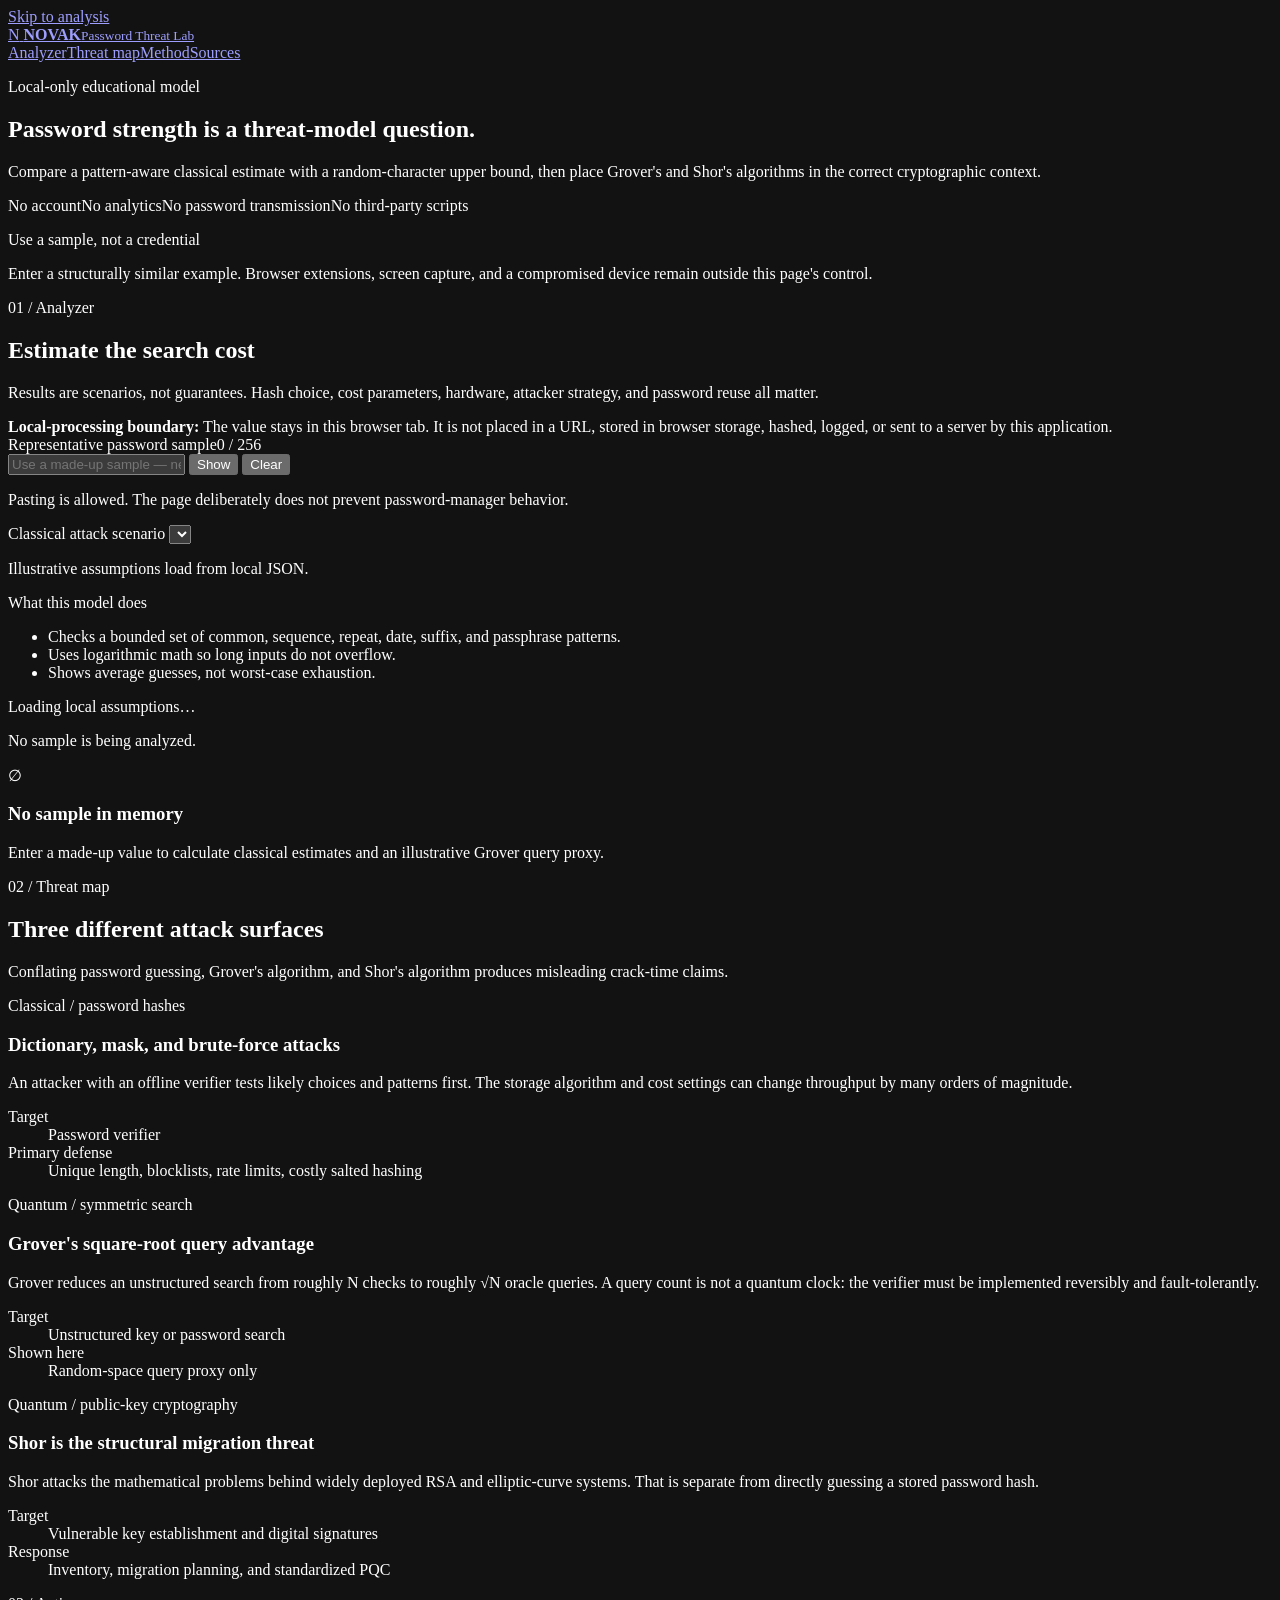
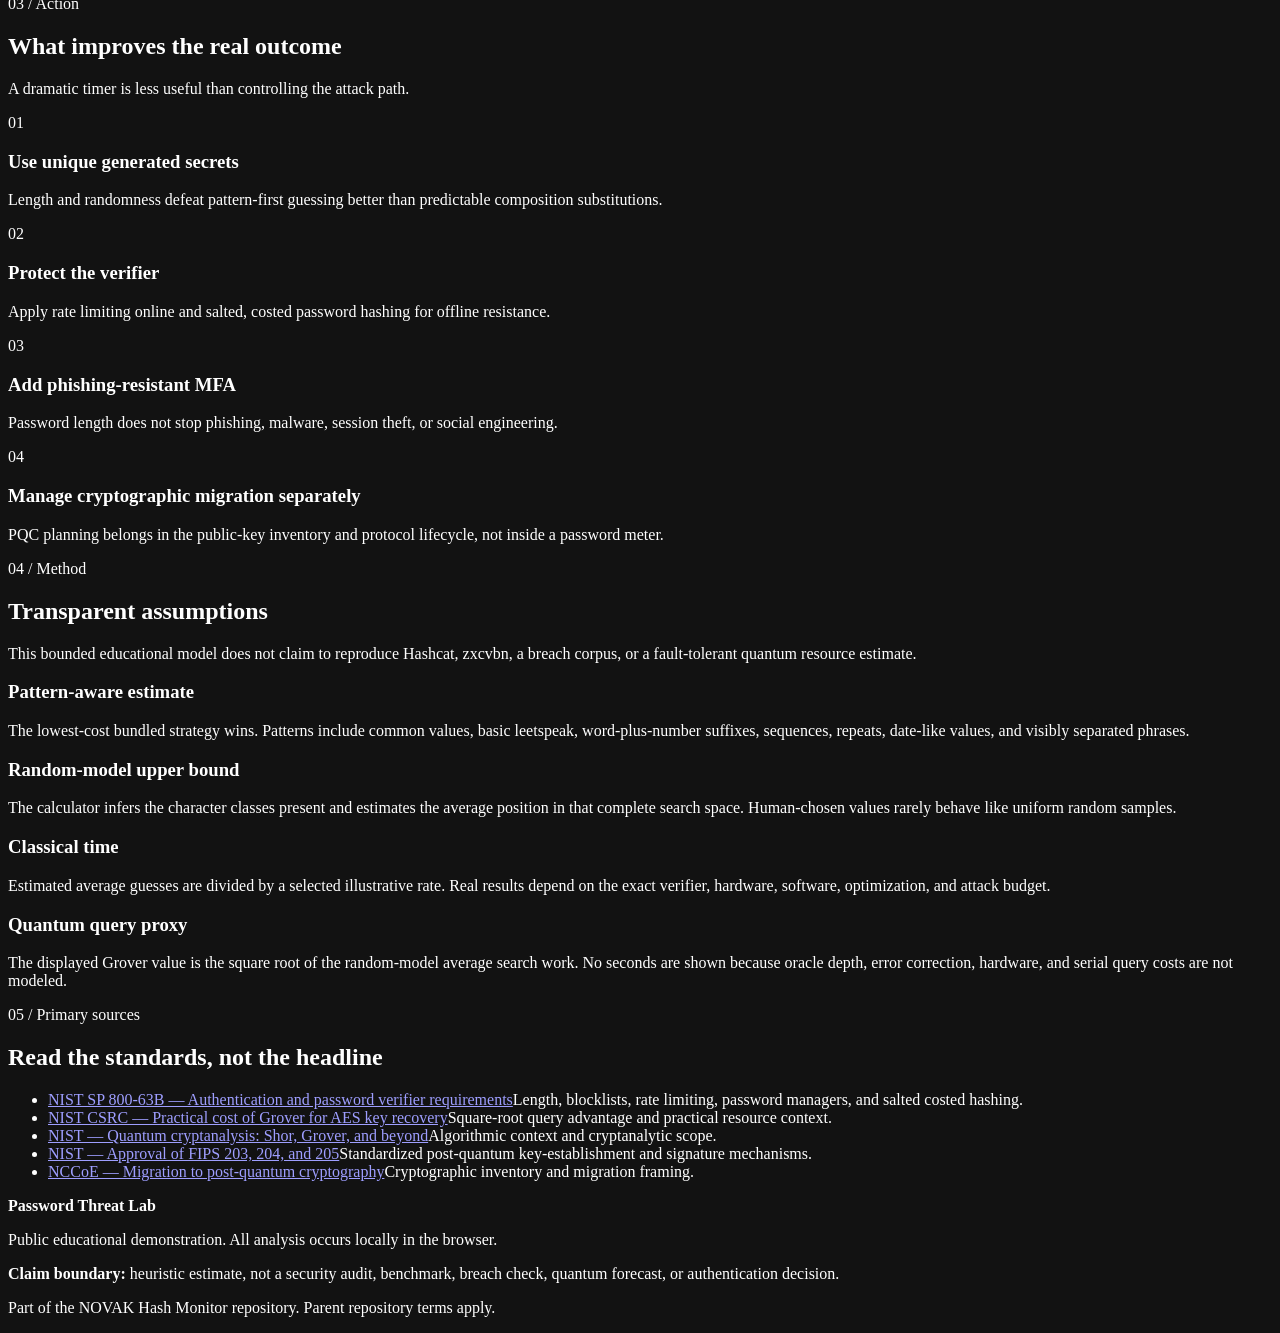
==== password-threat-lab/index.html @ af5ef3e1 "feat(password-lab): add static analyzer surface" ====
<!doctype html>
<html lang="en" data-ready="false">
<head>
  <meta charset="utf-8">
  <meta name="viewport" content="width=device-width, initial-scale=1">
  <meta name="description" content="A local-only educational password threat model comparing pattern-aware classical estimates, random search, Grover query complexity, and Shor's separate public-key threat.">
  <meta name="color-scheme" content="dark">
  <meta name="referrer" content="no-referrer">
  <meta http-equiv="Content-Security-Policy" content="default-src 'self'; script-src 'self'; style-src 'self'; connect-src 'self'; img-src 'self' data:; font-src 'self'; object-src 'none'; base-uri 'none'; form-action 'none'">
  <title>Password Threat Lab — Classical and Quantum Context</title>
  <link rel="stylesheet" href="assets/styles.css">
  <script src="assets/estimator.js" defer></script>
  <script src="assets/app.js" defer></script>
</head>
<body>
  <a class="skip-link" href="#main">Skip to analysis</a>
  <header class="site-header">
    <div class="shell header-row">
      <a class="brand" href="../" aria-label="Return to NOVAK Hash Monitor">
        <span class="brand-mark" aria-hidden="true">N</span>
        <span><strong>NOVAK</strong><small>Password Threat Lab</small></span>
      </a>
      <nav aria-label="Page sections">
        <a href="#analyzer">Analyzer</a><a href="#threat-map">Threat map</a><a href="#method">Method</a><a href="#sources">Sources</a>
      </nav>
    </div>
  </header>
  <main id="main">
    <section class="hero shell" aria-labelledby="hero-title">
      <div class="hero-copy">
        <p class="eyebrow"><span aria-hidden="true"></span> Local-only educational model</p>
        <h1 id="hero-title">Password strength is a threat-model question.</h1>
        <p class="lede">Compare a pattern-aware classical estimate with a random-character upper bound, then place Grover's and Shor's algorithms in the correct cryptographic context.</p>
        <div class="hero-points" aria-label="Privacy properties">
          <span>No account</span><span>No analytics</span><span>No password transmission</span><span>No third-party scripts</span>
        </div>
      </div>
      <aside class="hero-note" aria-label="Important limitation">
        <p class="note-kicker">Use a sample, not a credential</p>
        <p>Enter a structurally similar example. Browser extensions, screen capture, and a compromised device remain outside this page's control.</p>
      </aside>
    </section>

    <section id="analyzer" class="analyzer-section shell" aria-labelledby="analyzer-title">
      <div class="section-heading">
        <div><p class="section-number">01 / Analyzer</p><h2 id="analyzer-title">Estimate the search cost</h2></div>
        <p>Results are scenarios, not guarantees. Hash choice, cost parameters, hardware, attacker strategy, and password reuse all matter.</p>
      </div>
      <div class="privacy-banner" role="note"><strong>Local-processing boundary:</strong> The value stays in this browser tab. It is not placed in a URL, stored in browser storage, hashed, logged, or sent to a server by this application.</div>
      <div class="analyzer-grid">
        <div class="control-panel">
          <div class="field-group">
            <div class="label-row"><label for="passwordInput">Representative password sample</label><span id="characterCount" class="counter">0 / 256</span></div>
            <div class="password-control">
              <input id="passwordInput" name="password-sample" type="password" maxlength="256" autocomplete="new-password" autocapitalize="none" spellcheck="false" inputmode="text" aria-describedby="sampleHelp" placeholder="Use a made-up sample — never a real password">
              <button id="toggleVisibility" class="input-button" type="button" aria-pressed="false">Show</button>
              <button id="clearInput" class="input-button" type="button">Clear</button>
            </div>
            <p id="sampleHelp" class="field-help">Pasting is allowed. The page deliberately does not prevent password-manager behavior.</p>
          </div>
          <div class="field-group">
            <label for="attackProfile">Classical attack scenario</label>
            <select id="attackProfile" aria-describedby="profileDescription"></select>
            <p id="profileDescription" class="field-help">Illustrative assumptions load from local JSON.</p>
          </div>
          <div id="customRateGroup" class="field-group" hidden>
            <label for="customRate">Custom guesses per second</label>
            <input id="customRate" type="number" min="1" max="1000000000000000000" step="1" value="1000000" inputmode="numeric">
            <p class="field-help">Use a measured rate for the exact hash, parameters, software, and hardware when available.</p>
          </div>
          <div class="assumption-box">
            <p class="assumption-title">What this model does</p>
            <ul><li>Checks a bounded set of common, sequence, repeat, date, suffix, and passphrase patterns.</li><li>Uses logarithmic math so long inputs do not overflow.</li><li>Shows average guesses, not worst-case exhaustion.</li></ul>
            <p id="configStatus" class="config-status">Loading local assumptions…</p>
          </div>
        </div>
        <div class="results-panel" aria-live="polite" aria-atomic="false">
          <p id="analysisStatus" class="sr-only">No sample is being analyzed.</p>
          <div id="emptyState" class="empty-state"><div class="empty-icon" aria-hidden="true">∅</div><h3>No sample in memory</h3><p>Enter a made-up value to calculate classical estimates and an illustrative Grover query proxy.</p></div>
          <div id="resultState" hidden>
            <div class="strength-header"><div><p class="result-kicker">Pattern-aware assessment</p><h3 id="strengthLabel">—</h3></div><progress id="strengthMeter" max="5" value="1" aria-label="Estimated strength on a five-point scale">1 of 5</progress></div>
            <div class="method-callout"><span>Cheapest detected strategy</span><strong id="patternMethod">—</strong><p id="patternExplanation">—</p></div>
            <div class="metric-grid">
              <article class="metric-card primary-metric"><p>Pattern-aware estimate</p><strong id="patternTime">—</strong><dl><div><dt>Average guess work</dt><dd id="patternBits">—</dd></div><div><dt>Estimated guesses</dt><dd id="patternGuesses">—</dd></div></dl></article>
              <article class="metric-card"><p>Random-model upper bound</p><strong id="randomTime">—</strong><dl><div><dt>Average guess work</dt><dd id="randomBits">—</dd></div><div><dt>Estimated guesses</dt><dd id="randomGuesses">—</dd></div></dl></article>
              <article class="metric-card quantum-metric"><p>Grover query proxy</p><strong id="groverQueries">—</strong><dl><div><dt>Square-root query work</dt><dd id="groverBits">—</dd></div><div><dt>Wall-clock prediction</dt><dd>Not provided</dd></div></dl></article>
            </div>
            <p class="selected-rate"><span>Scenario</span><strong id="selectedRate">—</strong></p>
            <div class="insight-grid"><section><h4>Detected signals</h4><ul id="patternSignals" class="compact-list"></ul></section><section><h4>Practical response</h4><ul id="suggestions" class="compact-list"></ul></section></div>
          </div>
        </div>
      </div>
    </section>

    <section id="threat-map" class="threat-section shell" aria-labelledby="threat-title">
      <div class="section-heading"><div><p class="section-number">02 / Threat map</p><h2 id="threat-title">Three different attack surfaces</h2></div><p>Conflating password guessing, Grover's algorithm, and Shor's algorithm produces misleading crack-time claims.</p></div>
      <div class="threat-grid">
        <article class="threat-card"><p class="threat-tag">Classical / password hashes</p><h3>Dictionary, mask, and brute-force attacks</h3><p>An attacker with an offline verifier tests likely choices and patterns first. The storage algorithm and cost settings can change throughput by many orders of magnitude.</p><dl><div><dt>Target</dt><dd>Password verifier</dd></div><div><dt>Primary defense</dt><dd>Unique length, blocklists, rate limits, costly salted hashing</dd></div></dl></article>
        <article class="threat-card"><p class="threat-tag">Quantum / symmetric search</p><h3>Grover's square-root query advantage</h3><p>Grover reduces an unstructured search from roughly N checks to roughly √N oracle queries. A query count is not a quantum clock: the verifier must be implemented reversibly and fault-tolerantly.</p><dl><div><dt>Target</dt><dd>Unstructured key or password search</dd></div><div><dt>Shown here</dt><dd>Random-space query proxy only</dd></div></dl></article>
        <article class="threat-card featured-card"><p class="threat-tag">Quantum / public-key cryptography</p><h3>Shor is the structural migration threat</h3><p>Shor attacks the mathematical problems behind widely deployed RSA and elliptic-curve systems. That is separate from directly guessing a stored password hash.</p><dl><div><dt>Target</dt><dd>Vulnerable key establishment and digital signatures</dd></div><div><dt>Response</dt><dd>Inventory, migration planning, and standardized PQC</dd></div></dl></article>
      </div>
    </section>

    <section class="guidance-section shell" aria-labelledby="guidance-title">
      <div class="guidance-copy"><p class="section-number">03 / Action</p><h2 id="guidance-title">What improves the real outcome</h2><p>A dramatic timer is less useful than controlling the attack path.</p></div>
      <div class="guidance-list">
        <article><span>01</span><div><h3>Use unique generated secrets</h3><p>Length and randomness defeat pattern-first guessing better than predictable composition substitutions.</p></div></article>
        <article><span>02</span><div><h3>Protect the verifier</h3><p>Apply rate limiting online and salted, costed password hashing for offline resistance.</p></div></article>
        <article><span>03</span><div><h3>Add phishing-resistant MFA</h3><p>Password length does not stop phishing, malware, session theft, or social engineering.</p></div></article>
        <article><span>04</span><div><h3>Manage cryptographic migration separately</h3><p>PQC planning belongs in the public-key inventory and protocol lifecycle, not inside a password meter.</p></div></article>
      </div>
    </section>

    <section id="method" class="method-section shell" aria-labelledby="method-title">
      <div class="section-heading"><div><p class="section-number">04 / Method</p><h2 id="method-title">Transparent assumptions</h2></div><p>This bounded educational model does not claim to reproduce Hashcat, zxcvbn, a breach corpus, or a fault-tolerant quantum resource estimate.</p></div>
      <div class="method-grid">
        <article><h3>Pattern-aware estimate</h3><p>The lowest-cost bundled strategy wins. Patterns include common values, basic leetspeak, word-plus-number suffixes, sequences, repeats, date-like values, and visibly separated phrases.</p></article>
        <article><h3>Random-model upper bound</h3><p>The calculator infers the character classes present and estimates the average position in that complete search space. Human-chosen values rarely behave like uniform random samples.</p></article>
        <article><h3>Classical time</h3><p>Estimated average guesses are divided by a selected illustrative rate. Real results depend on the exact verifier, hardware, software, optimization, and attack budget.</p></article>
        <article><h3>Quantum query proxy</h3><p>The displayed Grover value is the square root of the random-model average search work. No seconds are shown because oracle depth, error correction, hardware, and serial query costs are not modeled.</p></article>
      </div>
    </section>

    <section id="sources" class="sources-section shell" aria-labelledby="sources-title">
      <div><p class="section-number">05 / Primary sources</p><h2 id="sources-title">Read the standards, not the headline</h2></div>
      <ul class="source-list">
        <li><a href="https://pages.nist.gov/800-63-4/sp800-63b.html" rel="noopener noreferrer">NIST SP 800-63B — Authentication and password verifier requirements</a><span>Length, blocklists, rate limiting, password managers, and salted costed hashing.</span></li>
        <li><a href="https://csrc.nist.gov/Presentations/2024/practical-cost-of-grover-for-aes-key-recovery" rel="noopener noreferrer">NIST CSRC — Practical cost of Grover for AES key recovery</a><span>Square-root query advantage and practical resource context.</span></li>
        <li><a href="https://www.nist.gov/publications/quantum-cryptanalysis-shor-grover-and-beyond" rel="noopener noreferrer">NIST — Quantum cryptanalysis: Shor, Grover, and beyond</a><span>Algorithmic context and cryptanalytic scope.</span></li>
        <li><a href="https://www.nist.gov/news-events/news/2024/08/announcing-approval-three-federal-information-processing-standards-fips" rel="noopener noreferrer">NIST — Approval of FIPS 203, 204, and 205</a><span>Standardized post-quantum key-establishment and signature mechanisms.</span></li>
        <li><a href="https://www.nccoe.nist.gov/publications/fact-sheet/migration-post-quantum-cryptography-fact-sheet" rel="noopener noreferrer">NCCoE — Migration to post-quantum cryptography</a><span>Cryptographic inventory and migration framing.</span></li>
      </ul>
    </section>
  </main>
  <footer class="site-footer"><div class="shell footer-grid"><div><strong>Password Threat Lab</strong><p>Public educational demonstration. All analysis occurs locally in the browser.</p></div><div><p><strong>Claim boundary:</strong> heuristic estimate, not a security audit, benchmark, breach check, quantum forecast, or authentication decision.</p><p>Part of the NOVAK Hash Monitor repository. Parent repository terms apply.</p></div></div></footer>
</body>
</html>
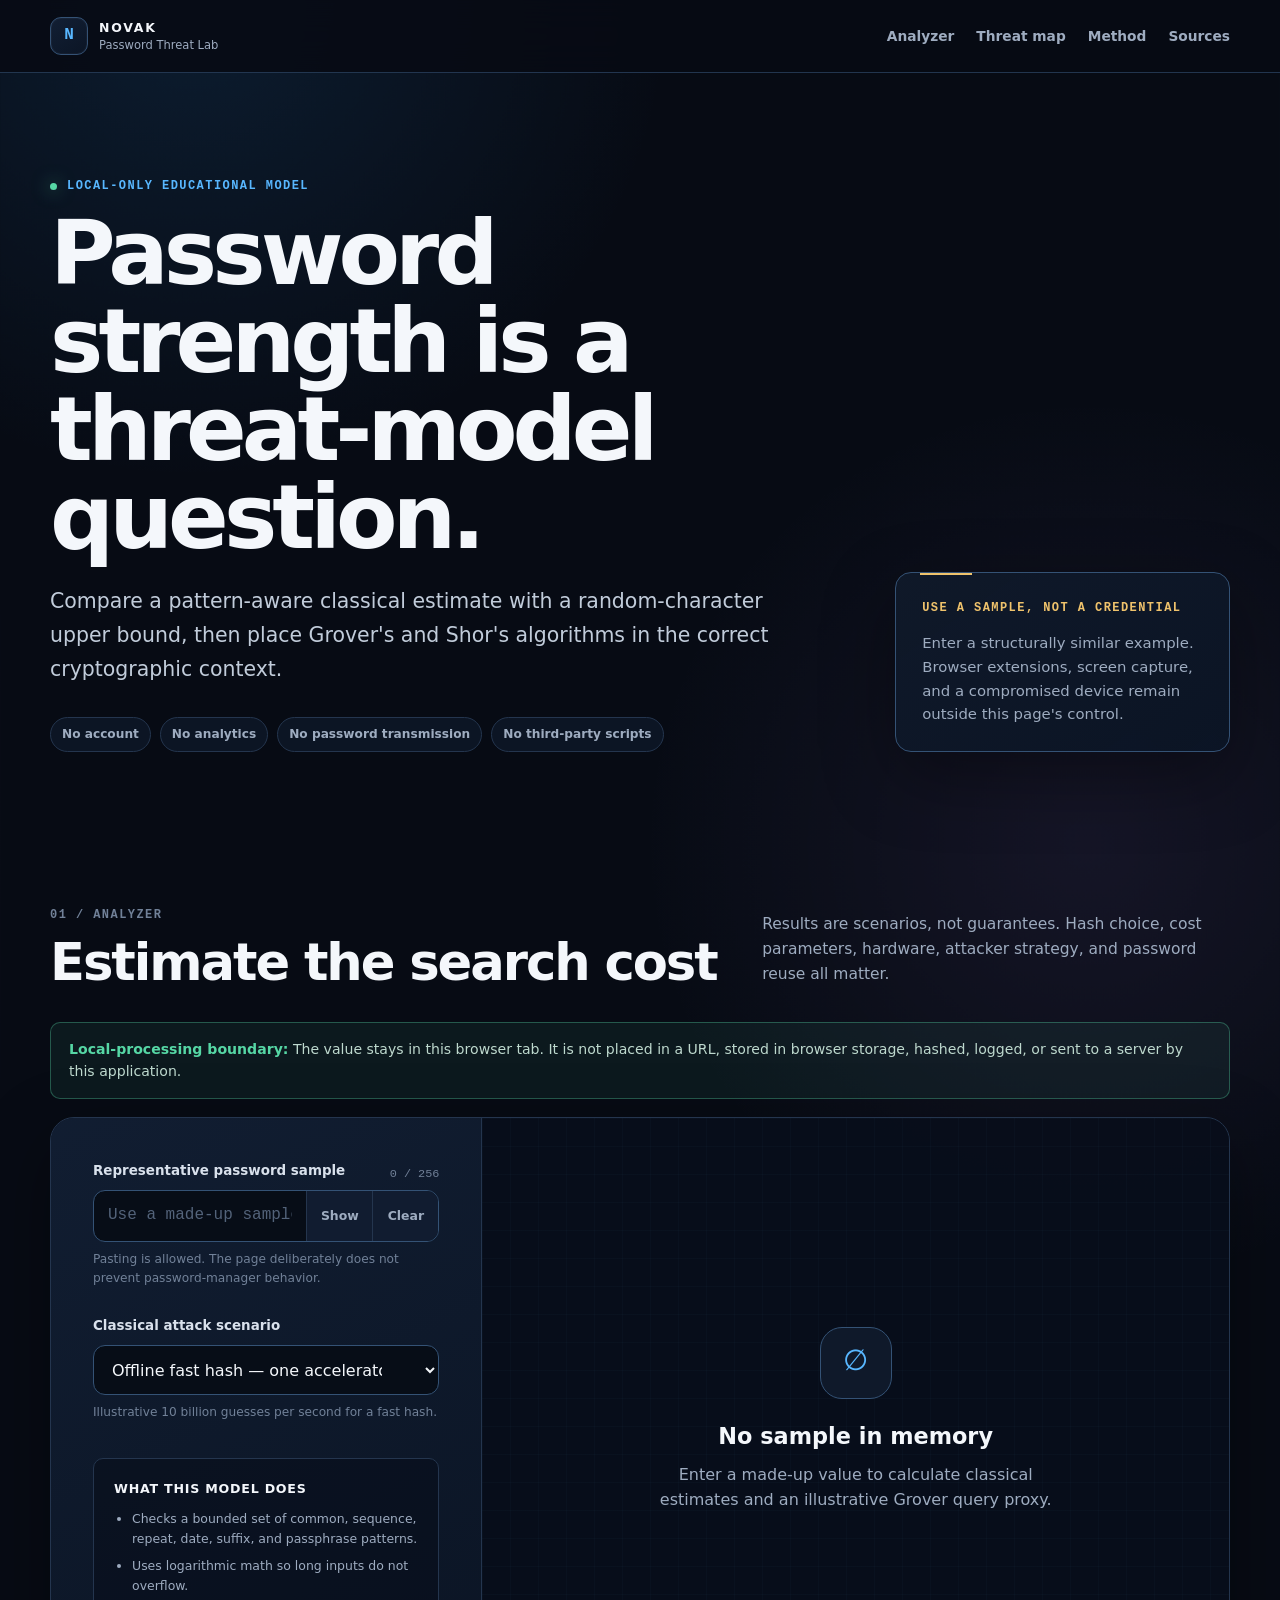
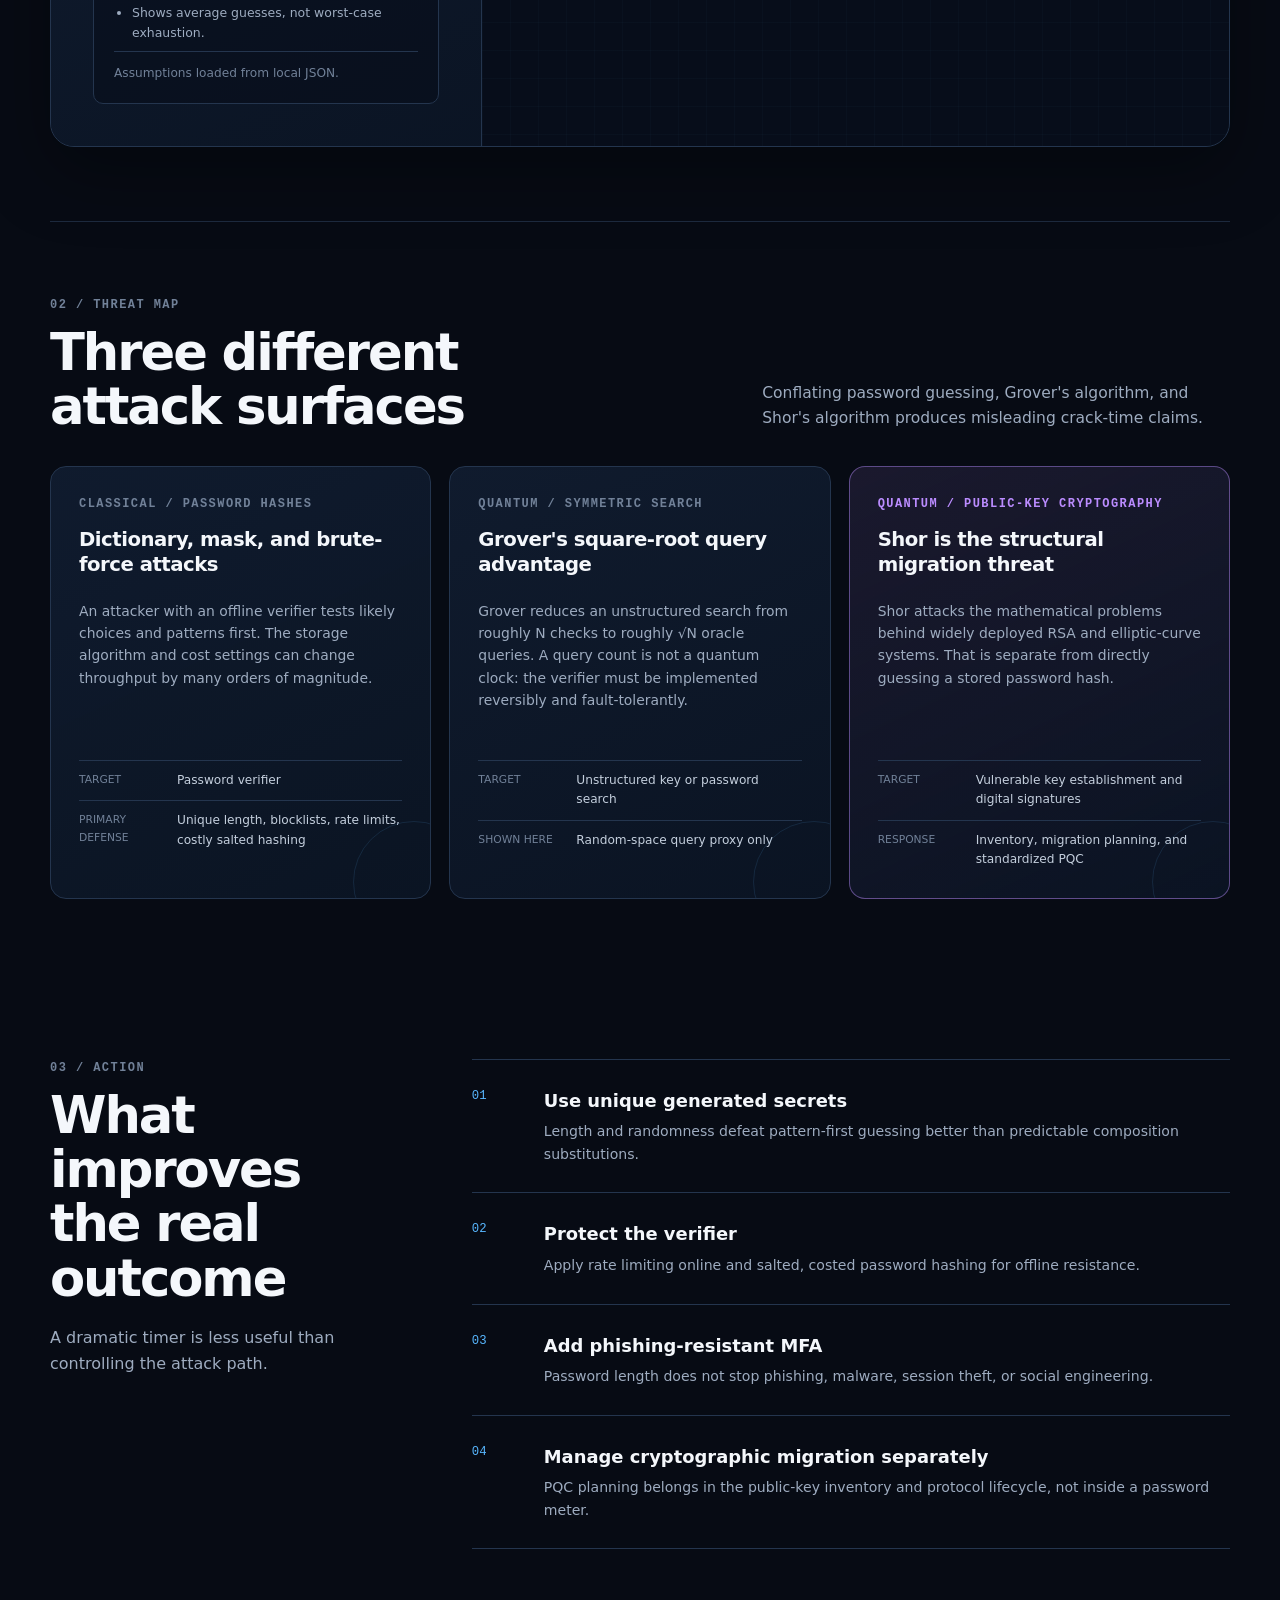
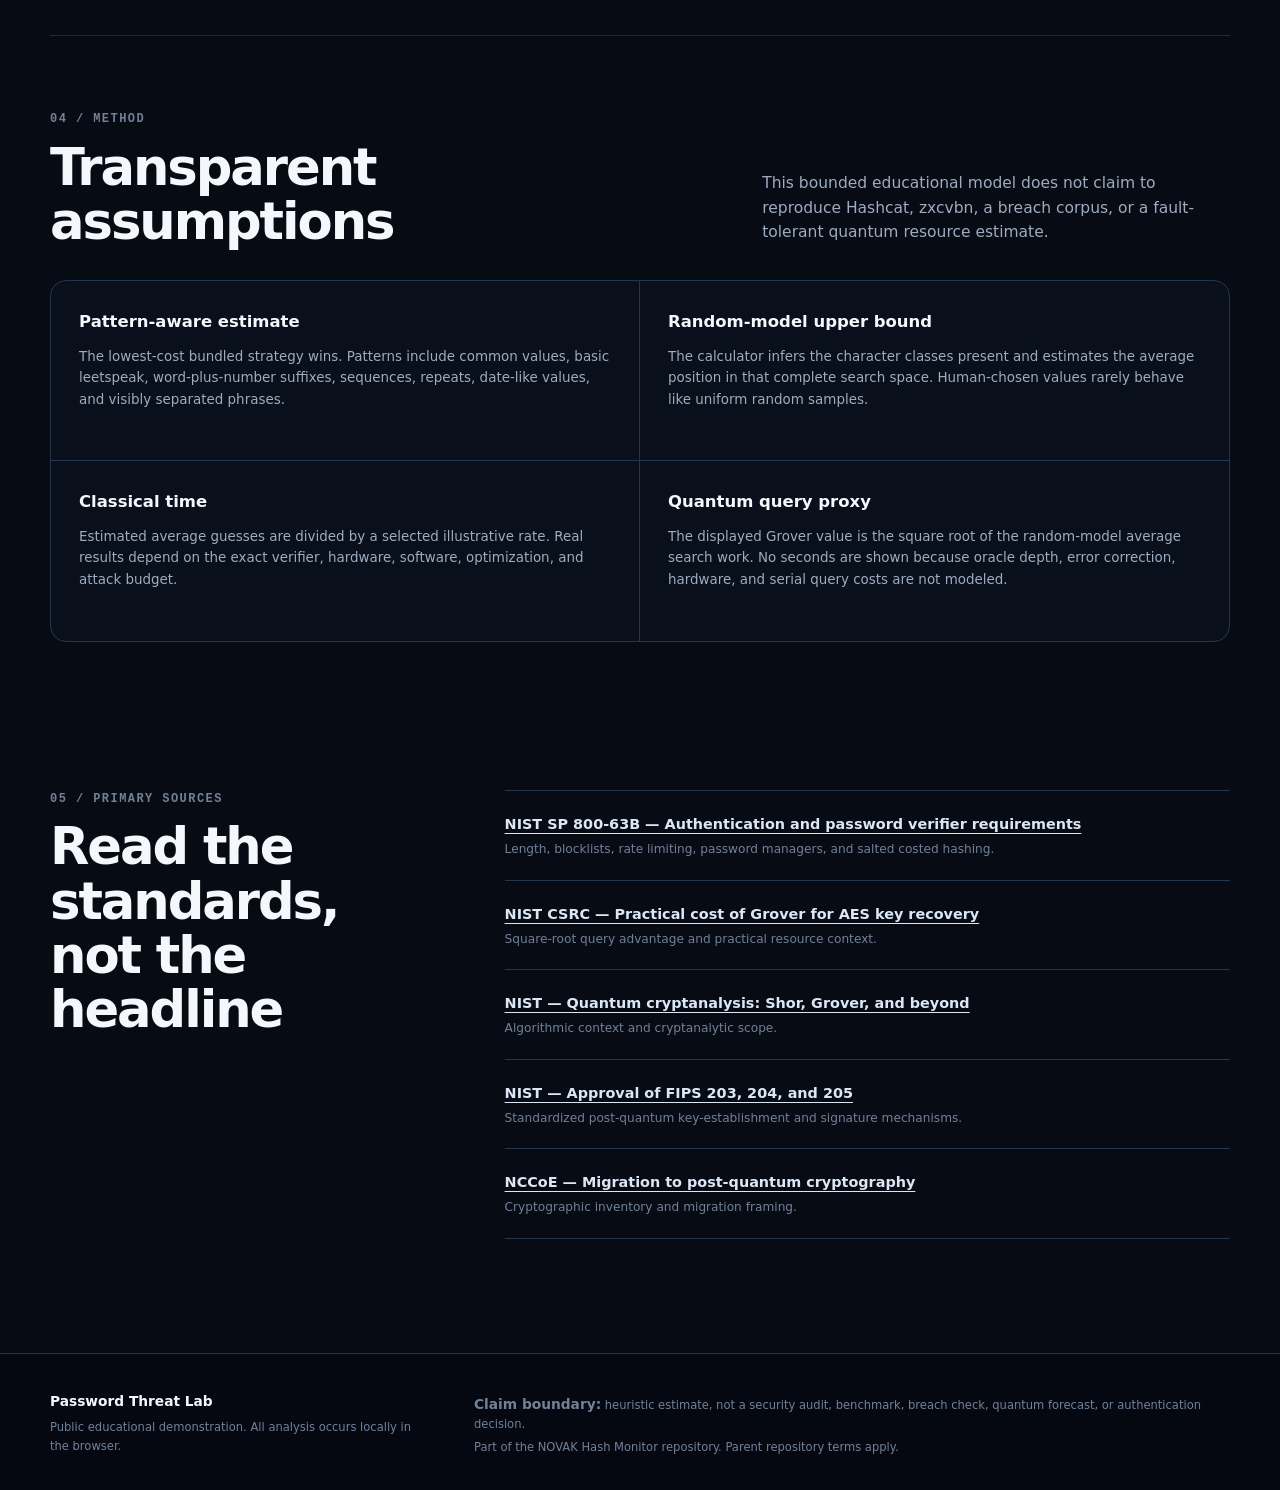
==== commit 9fcb2d81: "Add Password Threat Lab" ====
--- a/password-threat-lab/index.html
+++ b/password-threat-lab/index.html
@@ -4,35 +4,49 @@
   <meta charset="utf-8">
   <meta name="viewport" content="width=device-width, initial-scale=1">
   <meta name="description" content="A local-only educational password threat model comparing pattern-aware classical estimates, random search, Grover query complexity, and Shor's separate public-key threat.">
-  <meta name="color-scheme" content="dark">
+  <meta name="color-scheme" content="dark light">
   <meta name="referrer" content="no-referrer">
   <meta http-equiv="Content-Security-Policy" content="default-src 'self'; script-src 'self'; style-src 'self'; connect-src 'self'; img-src 'self' data:; font-src 'self'; object-src 'none'; base-uri 'none'; form-action 'none'">
   <title>Password Threat Lab — Classical and Quantum Context</title>
   <link rel="stylesheet" href="assets/styles.css">
+  <link rel="stylesheet" href="assets/sections.css">
   <script src="assets/estimator.js" defer></script>
   <script src="assets/app.js" defer></script>
 </head>
 <body>
   <a class="skip-link" href="#main">Skip to analysis</a>
+
   <header class="site-header">
     <div class="shell header-row">
       <a class="brand" href="../" aria-label="Return to NOVAK Hash Monitor">
         <span class="brand-mark" aria-hidden="true">N</span>
-        <span><strong>NOVAK</strong><small>Password Threat Lab</small></span>
+        <span>
+          <strong>NOVAK</strong>
+          <small>Password Threat Lab</small>
+        </span>
       </a>
       <nav aria-label="Page sections">
-        <a href="#analyzer">Analyzer</a><a href="#threat-map">Threat map</a><a href="#method">Method</a><a href="#sources">Sources</a>
+        <a href="#analyzer">Analyzer</a>
+        <a href="#threat-map">Threat map</a>
+        <a href="#method">Method</a>
+        <a href="#sources">Sources</a>
       </nav>
     </div>
   </header>
+
   <main id="main">
     <section class="hero shell" aria-labelledby="hero-title">
       <div class="hero-copy">
         <p class="eyebrow"><span aria-hidden="true"></span> Local-only educational model</p>
         <h1 id="hero-title">Password strength is a threat-model question.</h1>
-        <p class="lede">Compare a pattern-aware classical estimate with a random-character upper bound, then place Grover's and Shor's algorithms in the correct cryptographic context.</p>
+        <p class="lede">
+          Compare a pattern-aware classical estimate with a random-character upper bound, then place Grover's and Shor's algorithms in the correct cryptographic context.
+        </p>
         <div class="hero-points" aria-label="Privacy properties">
-          <span>No account</span><span>No analytics</span><span>No password transmission</span><span>No third-party scripts</span>
+          <span>No account</span>
+          <span>No analytics</span>
+          <span>No password transmission</span>
+          <span>No third-party scripts</span>
         </div>
       </div>
       <aside class="hero-note" aria-label="Important limitation">
@@ -43,95 +57,275 @@
 
     <section id="analyzer" class="analyzer-section shell" aria-labelledby="analyzer-title">
       <div class="section-heading">
-        <div><p class="section-number">01 / Analyzer</p><h2 id="analyzer-title">Estimate the search cost</h2></div>
+        <div>
+          <p class="section-number">01 / Analyzer</p>
+          <h2 id="analyzer-title">Estimate the search cost</h2>
+        </div>
         <p>Results are scenarios, not guarantees. Hash choice, cost parameters, hardware, attacker strategy, and password reuse all matter.</p>
       </div>
-      <div class="privacy-banner" role="note"><strong>Local-processing boundary:</strong> The value stays in this browser tab. It is not placed in a URL, stored in browser storage, hashed, logged, or sent to a server by this application.</div>
+
+      <div class="privacy-banner" role="note">
+        <strong>Local-processing boundary:</strong>
+        The value stays in this browser tab. It is not placed in a URL, stored in browser storage, hashed, logged, or sent to a server by this application.
+      </div>
+
       <div class="analyzer-grid">
         <div class="control-panel">
           <div class="field-group">
-            <div class="label-row"><label for="passwordInput">Representative password sample</label><span id="characterCount" class="counter">0 / 256</span></div>
+            <div class="label-row">
+              <label for="passwordInput">Representative password sample</label>
+              <span id="characterCount" class="counter">0 / 256</span>
+            </div>
             <div class="password-control">
-              <input id="passwordInput" name="password-sample" type="password" maxlength="256" autocomplete="new-password" autocapitalize="none" spellcheck="false" inputmode="text" aria-describedby="sampleHelp" placeholder="Use a made-up sample — never a real password">
+              <input
+                id="passwordInput"
+                name="password-sample"
+                type="password"
+                maxlength="256"
+                autocomplete="new-password"
+                autocapitalize="none"
+                spellcheck="false"
+                inputmode="text"
+                aria-describedby="sampleHelp"
+                placeholder="Use a made-up sample — never a real password"
+              >
               <button id="toggleVisibility" class="input-button" type="button" aria-pressed="false">Show</button>
               <button id="clearInput" class="input-button" type="button">Clear</button>
             </div>
             <p id="sampleHelp" class="field-help">Pasting is allowed. The page deliberately does not prevent password-manager behavior.</p>
           </div>
+
           <div class="field-group">
             <label for="attackProfile">Classical attack scenario</label>
             <select id="attackProfile" aria-describedby="profileDescription"></select>
             <p id="profileDescription" class="field-help">Illustrative assumptions load from local JSON.</p>
           </div>
+
           <div id="customRateGroup" class="field-group" hidden>
             <label for="customRate">Custom guesses per second</label>
             <input id="customRate" type="number" min="1" max="1000000000000000000" step="1" value="1000000" inputmode="numeric">
             <p class="field-help">Use a measured rate for the exact hash, parameters, software, and hardware when available.</p>
           </div>
+
           <div class="assumption-box">
             <p class="assumption-title">What this model does</p>
-            <ul><li>Checks a bounded set of common, sequence, repeat, date, suffix, and passphrase patterns.</li><li>Uses logarithmic math so long inputs do not overflow.</li><li>Shows average guesses, not worst-case exhaustion.</li></ul>
+            <ul>
+              <li>Checks a bounded set of common, sequence, repeat, date, suffix, and passphrase patterns.</li>
+              <li>Uses logarithmic math so long inputs do not overflow.</li>
+              <li>Shows average guesses, not worst-case exhaustion.</li>
+            </ul>
             <p id="configStatus" class="config-status">Loading local assumptions…</p>
           </div>
         </div>
+
         <div class="results-panel" aria-live="polite" aria-atomic="false">
           <p id="analysisStatus" class="sr-only">No sample is being analyzed.</p>
-          <div id="emptyState" class="empty-state"><div class="empty-icon" aria-hidden="true">∅</div><h3>No sample in memory</h3><p>Enter a made-up value to calculate classical estimates and an illustrative Grover query proxy.</p></div>
+
+          <div id="emptyState" class="empty-state">
+            <div class="empty-icon" aria-hidden="true">∅</div>
+            <h3>No sample in memory</h3>
+            <p>Enter a made-up value to calculate classical estimates and an illustrative Grover query proxy.</p>
+          </div>
+
           <div id="resultState" hidden>
-            <div class="strength-header"><div><p class="result-kicker">Pattern-aware assessment</p><h3 id="strengthLabel">—</h3></div><progress id="strengthMeter" max="5" value="1" aria-label="Estimated strength on a five-point scale">1 of 5</progress></div>
-            <div class="method-callout"><span>Cheapest detected strategy</span><strong id="patternMethod">—</strong><p id="patternExplanation">—</p></div>
+            <div class="strength-header">
+              <div>
+                <p class="result-kicker">Pattern-aware assessment</p>
+                <h3 id="strengthLabel">—</h3>
+              </div>
+              <progress id="strengthMeter" max="5" value="1" aria-label="Estimated strength on a five-point scale">1 of 5</progress>
+            </div>
+
+            <div class="method-callout">
+              <span>Cheapest detected strategy</span>
+              <strong id="patternMethod">—</strong>
+              <p id="patternExplanation">—</p>
+            </div>
+
             <div class="metric-grid">
-              <article class="metric-card primary-metric"><p>Pattern-aware estimate</p><strong id="patternTime">—</strong><dl><div><dt>Average guess work</dt><dd id="patternBits">—</dd></div><div><dt>Estimated guesses</dt><dd id="patternGuesses">—</dd></div></dl></article>
-              <article class="metric-card"><p>Random-model upper bound</p><strong id="randomTime">—</strong><dl><div><dt>Average guess work</dt><dd id="randomBits">—</dd></div><div><dt>Estimated guesses</dt><dd id="randomGuesses">—</dd></div></dl></article>
-              <article class="metric-card quantum-metric"><p>Grover query proxy</p><strong id="groverQueries">—</strong><dl><div><dt>Square-root query work</dt><dd id="groverBits">—</dd></div><div><dt>Wall-clock prediction</dt><dd>Not provided</dd></div></dl></article>
-            </div>
+              <article class="metric-card primary-metric">
+                <p>Pattern-aware estimate</p>
+                <strong id="patternTime">—</strong>
+                <dl>
+                  <div><dt>Average guess work</dt><dd id="patternBits">—</dd></div>
+                  <div><dt>Estimated guesses</dt><dd id="patternGuesses">—</dd></div>
+                </dl>
+              </article>
+
+              <article class="metric-card">
+                <p>Random-model upper bound</p>
+                <strong id="randomTime">—</strong>
+                <dl>
+                  <div><dt>Average guess work</dt><dd id="randomBits">—</dd></div>
+                  <div><dt>Estimated guesses</dt><dd id="randomGuesses">—</dd></div>
+                </dl>
+              </article>
+
+              <article class="metric-card quantum-metric">
+                <p>Grover query proxy</p>
+                <strong id="groverQueries">—</strong>
+                <dl>
+                  <div><dt>Square-root query work</dt><dd id="groverBits">—</dd></div>
+                  <div><dt>Wall-clock prediction</dt><dd>Not provided</dd></div>
+                </dl>
+              </article>
+            </div>
+
             <p class="selected-rate"><span>Scenario</span><strong id="selectedRate">—</strong></p>
-            <div class="insight-grid"><section><h4>Detected signals</h4><ul id="patternSignals" class="compact-list"></ul></section><section><h4>Practical response</h4><ul id="suggestions" class="compact-list"></ul></section></div>
+
+            <div class="insight-grid">
+              <section>
+                <h4>Detected signals</h4>
+                <ul id="patternSignals" class="compact-list"></ul>
+              </section>
+              <section>
+                <h4>Practical response</h4>
+                <ul id="suggestions" class="compact-list"></ul>
+              </section>
+            </div>
           </div>
         </div>
       </div>
     </section>
 
     <section id="threat-map" class="threat-section shell" aria-labelledby="threat-title">
-      <div class="section-heading"><div><p class="section-number">02 / Threat map</p><h2 id="threat-title">Three different attack surfaces</h2></div><p>Conflating password guessing, Grover's algorithm, and Shor's algorithm produces misleading crack-time claims.</p></div>
+      <div class="section-heading">
+        <div>
+          <p class="section-number">02 / Threat map</p>
+          <h2 id="threat-title">Three different attack surfaces</h2>
+        </div>
+        <p>Conflating password guessing, Grover's algorithm, and Shor's algorithm produces misleading crack-time claims.</p>
+      </div>
+
       <div class="threat-grid">
-        <article class="threat-card"><p class="threat-tag">Classical / password hashes</p><h3>Dictionary, mask, and brute-force attacks</h3><p>An attacker with an offline verifier tests likely choices and patterns first. The storage algorithm and cost settings can change throughput by many orders of magnitude.</p><dl><div><dt>Target</dt><dd>Password verifier</dd></div><div><dt>Primary defense</dt><dd>Unique length, blocklists, rate limits, costly salted hashing</dd></div></dl></article>
-        <article class="threat-card"><p class="threat-tag">Quantum / symmetric search</p><h3>Grover's square-root query advantage</h3><p>Grover reduces an unstructured search from roughly N checks to roughly √N oracle queries. A query count is not a quantum clock: the verifier must be implemented reversibly and fault-tolerantly.</p><dl><div><dt>Target</dt><dd>Unstructured key or password search</dd></div><div><dt>Shown here</dt><dd>Random-space query proxy only</dd></div></dl></article>
-        <article class="threat-card featured-card"><p class="threat-tag">Quantum / public-key cryptography</p><h3>Shor is the structural migration threat</h3><p>Shor attacks the mathematical problems behind widely deployed RSA and elliptic-curve systems. That is separate from directly guessing a stored password hash.</p><dl><div><dt>Target</dt><dd>Vulnerable key establishment and digital signatures</dd></div><div><dt>Response</dt><dd>Inventory, migration planning, and standardized PQC</dd></div></dl></article>
+        <article class="threat-card">
+          <p class="threat-tag">Classical / password hashes</p>
+          <h3>Dictionary, mask, and brute-force attacks</h3>
+          <p>An attacker with an offline verifier tests likely choices and patterns first. The storage algorithm and cost settings can change throughput by many orders of magnitude.</p>
+          <dl>
+            <div><dt>Target</dt><dd>Password verifier</dd></div>
+            <div><dt>Primary defense</dt><dd>Unique length, blocklists, rate limits, costly salted hashing</dd></div>
+          </dl>
+        </article>
+
+        <article class="threat-card">
+          <p class="threat-tag">Quantum / symmetric search</p>
+          <h3>Grover's square-root query advantage</h3>
+          <p>Grover reduces an unstructured search from roughly N checks to roughly √N oracle queries. A query count is not a quantum clock: the verifier must be implemented reversibly and fault-tolerantly.</p>
+          <dl>
+            <div><dt>Target</dt><dd>Unstructured key or password search</dd></div>
+            <div><dt>Shown here</dt><dd>Random-space query proxy only</dd></div>
+          </dl>
+        </article>
+
+        <article class="threat-card featured-card">
+          <p class="threat-tag">Quantum / public-key cryptography</p>
+          <h3>Shor is the structural migration threat</h3>
+          <p>Shor attacks the mathematical problems behind widely deployed RSA and elliptic-curve systems. That is separate from directly guessing a stored password hash.</p>
+          <dl>
+            <div><dt>Target</dt><dd>Vulnerable key establishment and digital signatures</dd></div>
+            <div><dt>Response</dt><dd>Inventory, migration planning, and standardized PQC</dd></div>
+          </dl>
+        </article>
       </div>
     </section>
 
     <section class="guidance-section shell" aria-labelledby="guidance-title">
-      <div class="guidance-copy"><p class="section-number">03 / Action</p><h2 id="guidance-title">What improves the real outcome</h2><p>A dramatic timer is less useful than controlling the attack path.</p></div>
+      <div class="guidance-copy">
+        <p class="section-number">03 / Action</p>
+        <h2 id="guidance-title">What improves the real outcome</h2>
+        <p>A dramatic timer is less useful than controlling the attack path.</p>
+      </div>
       <div class="guidance-list">
-        <article><span>01</span><div><h3>Use unique generated secrets</h3><p>Length and randomness defeat pattern-first guessing better than predictable composition substitutions.</p></div></article>
-        <article><span>02</span><div><h3>Protect the verifier</h3><p>Apply rate limiting online and salted, costed password hashing for offline resistance.</p></div></article>
-        <article><span>03</span><div><h3>Add phishing-resistant MFA</h3><p>Password length does not stop phishing, malware, session theft, or social engineering.</p></div></article>
-        <article><span>04</span><div><h3>Manage cryptographic migration separately</h3><p>PQC planning belongs in the public-key inventory and protocol lifecycle, not inside a password meter.</p></div></article>
+        <article>
+          <span>01</span>
+          <div><h3>Use unique generated secrets</h3><p>Length and randomness defeat pattern-first guessing better than predictable composition substitutions.</p></div>
+        </article>
+        <article>
+          <span>02</span>
+          <div><h3>Protect the verifier</h3><p>Apply rate limiting online and salted, costed password hashing for offline resistance.</p></div>
+        </article>
+        <article>
+          <span>03</span>
+          <div><h3>Add phishing-resistant MFA</h3><p>Password length does not stop phishing, malware, session theft, or social engineering.</p></div>
+        </article>
+        <article>
+          <span>04</span>
+          <div><h3>Manage cryptographic migration separately</h3><p>PQC planning belongs in the public-key inventory and protocol lifecycle, not inside a password meter.</p></div>
+        </article>
       </div>
     </section>
 
     <section id="method" class="method-section shell" aria-labelledby="method-title">
-      <div class="section-heading"><div><p class="section-number">04 / Method</p><h2 id="method-title">Transparent assumptions</h2></div><p>This bounded educational model does not claim to reproduce Hashcat, zxcvbn, a breach corpus, or a fault-tolerant quantum resource estimate.</p></div>
+      <div class="section-heading">
+        <div>
+          <p class="section-number">04 / Method</p>
+          <h2 id="method-title">Transparent assumptions</h2>
+        </div>
+        <p>This bounded educational model does not claim to reproduce Hashcat, zxcvbn, a breach corpus, or a fault-tolerant quantum resource estimate.</p>
+      </div>
+
       <div class="method-grid">
-        <article><h3>Pattern-aware estimate</h3><p>The lowest-cost bundled strategy wins. Patterns include common values, basic leetspeak, word-plus-number suffixes, sequences, repeats, date-like values, and visibly separated phrases.</p></article>
-        <article><h3>Random-model upper bound</h3><p>The calculator infers the character classes present and estimates the average position in that complete search space. Human-chosen values rarely behave like uniform random samples.</p></article>
-        <article><h3>Classical time</h3><p>Estimated average guesses are divided by a selected illustrative rate. Real results depend on the exact verifier, hardware, software, optimization, and attack budget.</p></article>
-        <article><h3>Quantum query proxy</h3><p>The displayed Grover value is the square root of the random-model average search work. No seconds are shown because oracle depth, error correction, hardware, and serial query costs are not modeled.</p></article>
+        <article>
+          <h3>Pattern-aware estimate</h3>
+          <p>The lowest-cost bundled strategy wins. Patterns include common values, basic leetspeak, word-plus-number suffixes, sequences, repeats, date-like values, and visibly separated phrases.</p>
+        </article>
+        <article>
+          <h3>Random-model upper bound</h3>
+          <p>The calculator infers the character classes present and estimates the average position in that complete search space. Human-chosen values rarely behave like uniform random samples.</p>
+        </article>
+        <article>
+          <h3>Classical time</h3>
+          <p>Estimated average guesses are divided by a selected illustrative rate. Real results depend on the exact verifier, hardware, software, optimization, and attack budget.</p>
+        </article>
+        <article>
+          <h3>Quantum query proxy</h3>
+          <p>The displayed Grover value is the square root of the random-model average search work. No seconds are shown because oracle depth, error correction, hardware, and serial query costs are not modeled.</p>
+        </article>
       </div>
     </section>
 
     <section id="sources" class="sources-section shell" aria-labelledby="sources-title">
-      <div><p class="section-number">05 / Primary sources</p><h2 id="sources-title">Read the standards, not the headline</h2></div>
+      <div>
+        <p class="section-number">05 / Primary sources</p>
+        <h2 id="sources-title">Read the standards, not the headline</h2>
+      </div>
       <ul class="source-list">
-        <li><a href="https://pages.nist.gov/800-63-4/sp800-63b.html" rel="noopener noreferrer">NIST SP 800-63B — Authentication and password verifier requirements</a><span>Length, blocklists, rate limiting, password managers, and salted costed hashing.</span></li>
-        <li><a href="https://csrc.nist.gov/Presentations/2024/practical-cost-of-grover-for-aes-key-recovery" rel="noopener noreferrer">NIST CSRC — Practical cost of Grover for AES key recovery</a><span>Square-root query advantage and practical resource context.</span></li>
-        <li><a href="https://www.nist.gov/publications/quantum-cryptanalysis-shor-grover-and-beyond" rel="noopener noreferrer">NIST — Quantum cryptanalysis: Shor, Grover, and beyond</a><span>Algorithmic context and cryptanalytic scope.</span></li>
-        <li><a href="https://www.nist.gov/news-events/news/2024/08/announcing-approval-three-federal-information-processing-standards-fips" rel="noopener noreferrer">NIST — Approval of FIPS 203, 204, and 205</a><span>Standardized post-quantum key-establishment and signature mechanisms.</span></li>
-        <li><a href="https://www.nccoe.nist.gov/publications/fact-sheet/migration-post-quantum-cryptography-fact-sheet" rel="noopener noreferrer">NCCoE — Migration to post-quantum cryptography</a><span>Cryptographic inventory and migration framing.</span></li>
+        <li>
+          <a href="https://pages.nist.gov/800-63-4/sp800-63b.html" rel="noopener noreferrer">NIST SP 800-63B — Authentication and password verifier requirements</a>
+          <span>Length, blocklists, rate limiting, password managers, and salted costed hashing.</span>
+        </li>
+        <li>
+          <a href="https://csrc.nist.gov/Presentations/2024/practical-cost-of-grover-for-aes-key-recovery" rel="noopener noreferrer">NIST CSRC — Practical cost of Grover for AES key recovery</a>
+          <span>Square-root query advantage and practical resource context.</span>
+        </li>
+        <li>
+          <a href="https://www.nist.gov/publications/quantum-cryptanalysis-shor-grover-and-beyond" rel="noopener noreferrer">NIST — Quantum cryptanalysis: Shor, Grover, and beyond</a>
+          <span>Algorithmic context and cryptanalytic scope.</span>
+        </li>
+        <li>
+          <a href="https://www.nist.gov/news-events/news/2024/08/announcing-approval-three-federal-information-processing-standards-fips" rel="noopener noreferrer">NIST — Approval of FIPS 203, 204, and 205</a>
+          <span>Standardized post-quantum key-establishment and signature mechanisms.</span>
+        </li>
+        <li>
+          <a href="https://www.nccoe.nist.gov/publications/fact-sheet/migration-post-quantum-cryptography-fact-sheet" rel="noopener noreferrer">NCCoE — Migration to post-quantum cryptography</a>
+          <span>Cryptographic inventory and migration framing.</span>
+        </li>
       </ul>
     </section>
   </main>
-  <footer class="site-footer"><div class="shell footer-grid"><div><strong>Password Threat Lab</strong><p>Public educational demonstration. All analysis occurs locally in the browser.</p></div><div><p><strong>Claim boundary:</strong> heuristic estimate, not a security audit, benchmark, breach check, quantum forecast, or authentication decision.</p><p>Part of the NOVAK Hash Monitor repository. Parent repository terms apply.</p></div></div></footer>
+
+  <footer class="site-footer">
+    <div class="shell footer-grid">
+      <div>
+        <strong>Password Threat Lab</strong>
+        <p>Public educational demonstration. All analysis occurs locally in the browser.</p>
+      </div>
+      <div>
+        <p><strong>Claim boundary:</strong> heuristic estimate, not a security audit, benchmark, breach check, quantum forecast, or authentication decision.</p>
+        <p>Part of the NOVAK Hash Monitor repository. Parent repository terms apply.</p>
+      </div>
+    </div>
+  </footer>
 </body>
 </html>
--- a/password-threat-lab/assets/styles.css
+++ b/password-threat-lab/assets/styles.css
@@ -0,0 +1,577 @@
+:root {
+  color-scheme: dark;
+  --bg: #070b14;
+  --bg-elevated: #0b1220;
+  --panel: #0f192a;
+  --panel-strong: #121f34;
+  --panel-soft: #0b1525;
+  --line: #24354e;
+  --line-strong: #345275;
+  --text: #f4f7fb;
+  --muted: #9eacc0;
+  --subtle: #718198;
+  --accent: #58b7ff;
+  --accent-strong: #2f94eb;
+  --accent-soft: rgba(88, 183, 255, 0.12);
+  --quantum: #bb8cff;
+  --quantum-soft: rgba(187, 140, 255, 0.12);
+  --success: #56d7a5;
+  --warning: #f0c36c;
+  --danger: #ff8e9a;
+  --shadow: 0 24px 70px rgba(0, 0, 0, 0.34);
+  --radius-lg: 24px;
+  --radius-md: 16px;
+  --radius-sm: 10px;
+  --shell: 1180px;
+  --mono: ui-monospace, SFMono-Regular, Menlo, Monaco, Consolas, "Liberation Mono", monospace;
+  --sans: Inter, ui-sans-serif, system-ui, -apple-system, BlinkMacSystemFont, "Segoe UI", sans-serif;
+}
+
+* {
+  box-sizing: border-box;
+}
+
+html {
+  scroll-behavior: smooth;
+  scroll-padding-top: 88px;
+  background: var(--bg);
+}
+
+body {
+  margin: 0;
+  min-width: 320px;
+  background:
+    radial-gradient(circle at 15% 0%, rgba(47, 148, 235, 0.13), transparent 30rem),
+    radial-gradient(circle at 85% 18%, rgba(187, 140, 255, 0.08), transparent 28rem),
+    var(--bg);
+  color: var(--text);
+  font-family: var(--sans);
+  line-height: 1.6;
+  -webkit-font-smoothing: antialiased;
+  text-rendering: optimizeLegibility;
+}
+
+button,
+input,
+select {
+  font: inherit;
+}
+
+button,
+select {
+  cursor: pointer;
+}
+
+a {
+  color: inherit;
+}
+
+[hidden] {
+  display: none !important;
+}
+
+.shell {
+  width: min(calc(100% - 40px), var(--shell));
+  margin-inline: auto;
+}
+
+.skip-link {
+  position: fixed;
+  z-index: 1000;
+  top: 10px;
+  left: 10px;
+  padding: 10px 14px;
+  border-radius: 8px;
+  background: var(--text);
+  color: var(--bg);
+  transform: translateY(-160%);
+}
+
+.skip-link:focus {
+  transform: translateY(0);
+}
+
+.sr-only {
+  position: absolute !important;
+  width: 1px !important;
+  height: 1px !important;
+  padding: 0 !important;
+  margin: -1px !important;
+  overflow: hidden !important;
+  clip: rect(0, 0, 0, 0) !important;
+  white-space: nowrap !important;
+  border: 0 !important;
+}
+
+.site-header {
+  position: sticky;
+  z-index: 50;
+  top: 0;
+  border-bottom: 1px solid rgba(52, 82, 117, 0.62);
+  background: rgba(7, 11, 20, 0.88);
+  backdrop-filter: blur(18px);
+}
+
+.header-row {
+  min-height: 72px;
+  display: flex;
+  align-items: center;
+  justify-content: space-between;
+  gap: 24px;
+}
+
+.brand {
+  display: inline-flex;
+  align-items: center;
+  gap: 11px;
+  text-decoration: none;
+}
+
+.brand-mark {
+  display: grid;
+  width: 38px;
+  height: 38px;
+  place-items: center;
+  border: 1px solid var(--line-strong);
+  border-radius: 11px;
+  background: linear-gradient(145deg, var(--panel-strong), var(--panel-soft));
+  color: var(--accent);
+  font-family: var(--mono);
+  font-weight: 800;
+  box-shadow: inset 0 0 0 1px rgba(255, 255, 255, 0.03);
+}
+
+.brand strong,
+.brand small {
+  display: block;
+}
+
+.brand strong {
+  letter-spacing: 0.14em;
+  font-size: 0.78rem;
+}
+
+.brand small {
+  margin-top: -2px;
+  color: var(--muted);
+  font-size: 0.72rem;
+}
+
+.site-header nav {
+  display: flex;
+  align-items: center;
+  gap: 22px;
+}
+
+.site-header nav a {
+  color: var(--muted);
+  text-decoration: none;
+  font-size: 0.86rem;
+  font-weight: 650;
+}
+
+.site-header nav a:hover,
+.site-header nav a:focus-visible {
+  color: var(--text);
+}
+
+.hero {
+  display: grid;
+  grid-template-columns: minmax(0, 1.65fr) minmax(280px, 0.7fr);
+  gap: 56px;
+  align-items: end;
+  padding-block: 104px 80px;
+}
+
+.eyebrow,
+.section-number,
+.result-kicker,
+.note-kicker,
+.threat-tag {
+  margin: 0 0 14px;
+  color: var(--accent);
+  font-family: var(--mono);
+  font-size: 0.75rem;
+  font-weight: 700;
+  letter-spacing: 0.12em;
+  text-transform: uppercase;
+}
+
+.eyebrow {
+  display: flex;
+  align-items: center;
+  gap: 10px;
+}
+
+.eyebrow span {
+  display: inline-block;
+  width: 7px;
+  height: 7px;
+  border-radius: 999px;
+  background: var(--success);
+  box-shadow: 0 0 18px rgba(86, 215, 165, 0.7);
+}
+
+h1,
+h2,
+h3,
+h4,
+p {
+  margin-top: 0;
+}
+
+h1 {
+  max-width: 850px;
+  margin-bottom: 24px;
+  font-size: clamp(2.75rem, 7vw, 5.7rem);
+  line-height: 0.98;
+  letter-spacing: -0.055em;
+  text-wrap: balance;
+}
+
+.lede {
+  max-width: 760px;
+  margin-bottom: 30px;
+  color: #c1ccda;
+  font-size: clamp(1.03rem, 2vw, 1.28rem);
+  line-height: 1.65;
+}
+
+.hero-points {
+  display: flex;
+  flex-wrap: wrap;
+  gap: 9px;
+}
+
+.hero-points span {
+  padding: 7px 11px;
+  border: 1px solid var(--line);
+  border-radius: 999px;
+  background: rgba(15, 25, 42, 0.72);
+  color: var(--muted);
+  font-size: 0.76rem;
+  font-weight: 650;
+}
+
+.hero-note {
+  position: relative;
+  padding: 26px 26px 24px;
+  border: 1px solid var(--line-strong);
+  border-radius: var(--radius-md);
+  background: linear-gradient(145deg, rgba(15, 25, 42, 0.95), rgba(11, 21, 37, 0.92));
+  box-shadow: var(--shadow);
+}
+
+.hero-note::before {
+  content: "";
+  position: absolute;
+  top: 0;
+  left: 24px;
+  width: 52px;
+  height: 2px;
+  background: var(--warning);
+}
+
+.note-kicker {
+  color: var(--warning);
+}
+
+.hero-note p:last-child {
+  margin-bottom: 0;
+  color: var(--muted);
+  font-size: 0.93rem;
+}
+
+section {
+  scroll-margin-top: 90px;
+}
+
+.analyzer-section,
+.threat-section,
+.method-section,
+.sources-section {
+  padding-block: 74px;
+}
+
+.section-heading {
+  display: grid;
+  grid-template-columns: minmax(0, 1fr) minmax(280px, 0.7fr);
+  gap: 44px;
+  align-items: end;
+  margin-bottom: 32px;
+}
+
+.section-heading h2,
+.guidance-copy h2,
+.sources-section h2 {
+  margin-bottom: 0;
+  font-size: clamp(2rem, 4vw, 3.4rem);
+  line-height: 1.06;
+  letter-spacing: -0.04em;
+  text-wrap: balance;
+}
+
+.section-heading > p {
+  margin-bottom: 3px;
+  color: var(--muted);
+  font-size: 0.97rem;
+}
+
+.section-number {
+  margin-bottom: 10px;
+  color: var(--subtle);
+}
+
+.privacy-banner {
+  margin-bottom: 18px;
+  padding: 15px 18px;
+  border: 1px solid rgba(86, 215, 165, 0.34);
+  border-radius: var(--radius-sm);
+  background: rgba(86, 215, 165, 0.07);
+  color: #bed9ce;
+  font-size: 0.88rem;
+}
+
+.privacy-banner strong {
+  color: var(--success);
+}
+
+.analyzer-grid {
+  display: grid;
+  grid-template-columns: minmax(330px, 0.78fr) minmax(0, 1.35fr);
+  overflow: hidden;
+  border: 1px solid var(--line);
+  border-radius: var(--radius-lg);
+  background: rgba(11, 18, 32, 0.86);
+  box-shadow: var(--shadow);
+}
+
+.control-panel,
+.results-panel {
+  padding: clamp(24px, 4vw, 42px);
+}
+
+.control-panel {
+  border-right: 1px solid var(--line);
+  background: linear-gradient(155deg, rgba(18, 31, 52, 0.88), rgba(11, 21, 37, 0.85));
+}
+
+.results-panel {
+  min-height: 610px;
+  background:
+    linear-gradient(rgba(88, 183, 255, 0.025) 1px, transparent 1px),
+    linear-gradient(90deg, rgba(88, 183, 255, 0.025) 1px, transparent 1px),
+    rgba(7, 13, 24, 0.68);
+  background-size: 28px 28px;
+}
+
+.field-group {
+  margin-bottom: 27px;
+}
+
+.field-group > label,
+.label-row label {
+  display: block;
+  margin-bottom: 9px;
+  color: #d9e1ec;
+  font-size: 0.84rem;
+  font-weight: 750;
+}
+
+.label-row {
+  display: flex;
+  align-items: center;
+  justify-content: space-between;
+  gap: 16px;
+}
+
+.counter {
+  color: var(--subtle);
+  font-family: var(--mono);
+  font-size: 0.74rem;
+}
+
+.password-control {
+  display: grid;
+  grid-template-columns: minmax(0, 1fr) auto auto;
+  overflow: hidden;
+  border: 1px solid var(--line-strong);
+  border-radius: 12px;
+  background: #070d17;
+  transition: border-color 120ms ease, box-shadow 120ms ease;
+}
+
+.password-control:focus-within {
+  border-color: var(--accent);
+  box-shadow: 0 0 0 3px rgba(88, 183, 255, 0.12);
+}
+
+input,
+select {
+  width: 100%;
+  min-height: 50px;
+  border: 1px solid var(--line-strong);
+  border-radius: 12px;
+  outline: none;
+  background: #070d17;
+  color: var(--text);
+}
+
+input {
+  padding: 12px 14px;
+}
+
+select {
+  padding: 12px 40px 12px 14px;
+}
+
+.password-control input {
+  min-width: 0;
+  border: 0;
+  border-radius: 0;
+  background: transparent;
+  font-family: var(--mono);
+}
+
+input::placeholder {
+  color: #53637a;
+}
+
+input:focus-visible,
+select:focus-visible,
+button:focus-visible,
+a:focus-visible {
+  outline: 2px solid var(--accent);
+  outline-offset: 3px;
+}
+
+.input-button {
+  min-width: 66px;
+  border: 0;
+  border-left: 1px solid var(--line);
+  background: rgba(18, 31, 52, 0.9);
+  color: var(--muted);
+  font-size: 0.78rem;
+  font-weight: 750;
+}
+
+.input-button:hover {
+  background: var(--accent-soft);
+  color: var(--text);
+}
+
+.field-help,
+.config-status {
+  margin: 8px 0 0;
+  color: var(--subtle);
+  font-size: 0.76rem;
+  line-height: 1.55;
+}
+
+.assumption-box {
+  margin-top: 36px;
+  padding: 20px;
+  border: 1px solid var(--line);
+  border-radius: var(--radius-sm);
+  background: rgba(7, 13, 23, 0.52);
+}
+
+.assumption-title {
+  margin-bottom: 10px;
+  font-size: 0.79rem;
+  font-weight: 800;
+  letter-spacing: 0.06em;
+  text-transform: uppercase;
+}
+
+.assumption-box ul {
+  margin: 0;
+  padding-left: 18px;
+  color: var(--muted);
+  font-size: 0.78rem;
+}
+
+.assumption-box li + li {
+  margin-top: 7px;
+}
+
+.config-status {
+  padding-top: 12px;
+  border-top: 1px solid var(--line);
+}
+
+.empty-state {
+  display: grid;
+  min-height: 520px;
+  place-content: center;
+  justify-items: center;
+  padding: 30px;
+  text-align: center;
+}
+
+.empty-icon {
+  display: grid;
+  width: 72px;
+  height: 72px;
+  margin-bottom: 20px;
+  place-items: center;
+  border: 1px solid var(--line-strong);
+  border-radius: 22px;
+  background: var(--panel);
+  color: var(--accent);
+  font-family: var(--mono);
+  font-size: 1.8rem;
+}
+
+.empty-state h3 {
+  margin-bottom: 7px;
+  font-size: 1.4rem;
+}
+
+.empty-state p {
+  max-width: 430px;
+  margin-bottom: 0;
+  color: var(--muted);
+}
+
+.strength-header {
+  display: flex;
+  align-items: end;
+  justify-content: space-between;
+  gap: 24px;
+  margin-bottom: 24px;
+}
+
+.result-kicker {
+  margin-bottom: 5px;
+}
+
+.strength-header h3 {
+  margin-bottom: 0;
+  font-size: clamp(2rem, 5vw, 3.3rem);
+  letter-spacing: -0.045em;
+}
+
+progress {
+  width: 174px;
+  height: 10px;
+  overflow: hidden;
+  border: 0;
+  border-radius: 999px;
+  background: #1b2940;
+}
+
+progress::-webkit-progress-bar {
+  border-radius: 999px;
+  background: #1b2940;
+}
+
+progress::-webkit-progress-value {
+  border-radius: 999px;
+  background: linear-gradient(90deg, var(--danger), var(--warning), var(--success));
+}
+
+progress::-moz-progress-bar {
+  border-radius: 999px;
+  background: linear-gradient(90deg, var(--danger), var(--warning), var(--success));
+}
--- a/password-threat-lab/assets/sections.css
+++ b/password-threat-lab/assets/sections.css
@@ -0,0 +1,558 @@
+.method-callout {
+  margin-bottom: 20px;
+  padding: 18px 20px;
+  border: 1px solid var(--line);
+  border-left: 3px solid var(--accent);
+  border-radius: 12px;
+  background: rgba(15, 25, 42, 0.8);
+}
+
+.method-callout span {
+  display: block;
+  margin-bottom: 3px;
+  color: var(--subtle);
+  font-family: var(--mono);
+  font-size: 0.68rem;
+  letter-spacing: 0.08em;
+  text-transform: uppercase;
+}
+
+.method-callout strong {
+  display: block;
+  margin-bottom: 5px;
+  font-size: 1rem;
+  text-transform: capitalize;
+}
+
+.method-callout p {
+  margin-bottom: 0;
+  color: var(--muted);
+  font-size: 0.83rem;
+}
+
+.metric-grid {
+  display: grid;
+  grid-template-columns: repeat(3, minmax(0, 1fr));
+  gap: 12px;
+}
+
+.metric-card {
+  min-width: 0;
+  padding: 20px;
+  border: 1px solid var(--line);
+  border-radius: var(--radius-md);
+  background: rgba(15, 25, 42, 0.82);
+}
+
+.metric-card > p {
+  min-height: 38px;
+  margin-bottom: 12px;
+  color: var(--muted);
+  font-size: 0.76rem;
+  font-weight: 750;
+}
+
+.metric-card > strong {
+  display: block;
+  min-height: 67px;
+  overflow-wrap: anywhere;
+  color: var(--text);
+  font-size: clamp(1.17rem, 2.4vw, 1.75rem);
+  line-height: 1.18;
+  letter-spacing: -0.035em;
+}
+
+.primary-metric {
+  border-color: rgba(88, 183, 255, 0.52);
+  background: linear-gradient(155deg, rgba(88, 183, 255, 0.13), rgba(15, 25, 42, 0.82));
+}
+
+.quantum-metric {
+  border-color: rgba(187, 140, 255, 0.4);
+  background: linear-gradient(155deg, rgba(187, 140, 255, 0.1), rgba(15, 25, 42, 0.82));
+}
+
+.metric-card dl {
+  margin: 18px 0 0;
+}
+
+.metric-card dl div {
+  display: grid;
+  gap: 3px;
+  padding-top: 10px;
+  border-top: 1px solid var(--line);
+}
+
+.metric-card dl div + div {
+  margin-top: 10px;
+}
+
+.metric-card dt {
+  color: var(--subtle);
+  font-size: 0.65rem;
+  text-transform: uppercase;
+}
+
+.metric-card dd {
+  margin: 0;
+  overflow-wrap: anywhere;
+  color: #d1dbe8;
+  font-family: var(--mono);
+  font-size: 0.72rem;
+}
+
+.selected-rate {
+  display: flex;
+  align-items: center;
+  justify-content: space-between;
+  gap: 16px;
+  margin: 14px 0 0;
+  padding: 10px 14px;
+  border: 1px solid var(--line);
+  border-radius: 9px;
+  background: rgba(7, 13, 23, 0.55);
+  font-size: 0.73rem;
+}
+
+.selected-rate span {
+  color: var(--subtle);
+  text-transform: uppercase;
+}
+
+.selected-rate strong {
+  color: var(--muted);
+  font-family: var(--mono);
+  text-align: right;
+}
+
+.insight-grid {
+  display: grid;
+  grid-template-columns: 1fr 1fr;
+  gap: 24px;
+  margin-top: 24px;
+}
+
+.insight-grid section {
+  padding-top: 18px;
+  border-top: 1px solid var(--line);
+}
+
+.insight-grid h4 {
+  margin-bottom: 9px;
+  font-size: 0.82rem;
+}
+
+.compact-list {
+  margin: 0;
+  padding-left: 18px;
+  color: var(--muted);
+  font-size: 0.76rem;
+}
+
+.compact-list li + li {
+  margin-top: 7px;
+}
+
+.threat-section {
+  border-top: 1px solid rgba(36, 53, 78, 0.72);
+}
+
+.threat-grid {
+  display: grid;
+  grid-template-columns: repeat(3, minmax(0, 1fr));
+  gap: 18px;
+}
+
+.threat-card {
+  position: relative;
+  overflow: hidden;
+  padding: 28px;
+  border: 1px solid var(--line);
+  border-radius: var(--radius-md);
+  background: linear-gradient(155deg, rgba(18, 31, 52, 0.8), rgba(11, 21, 37, 0.86));
+}
+
+.threat-card::after {
+  content: "";
+  position: absolute;
+  right: -45px;
+  bottom: -45px;
+  width: 120px;
+  height: 120px;
+  border: 1px solid rgba(88, 183, 255, 0.12);
+  border-radius: 999px;
+}
+
+.threat-tag {
+  color: var(--subtle);
+}
+
+.threat-card h3 {
+  min-height: 58px;
+  margin-bottom: 14px;
+  font-size: 1.23rem;
+  line-height: 1.25;
+  letter-spacing: -0.025em;
+}
+
+.threat-card > p:not(.threat-tag) {
+  min-height: 138px;
+  color: var(--muted);
+  font-size: 0.87rem;
+}
+
+.threat-card dl {
+  margin: 22px 0 0;
+}
+
+.threat-card dl div {
+  display: grid;
+  grid-template-columns: 88px 1fr;
+  gap: 10px;
+  padding-top: 10px;
+  border-top: 1px solid var(--line);
+}
+
+.threat-card dl div + div {
+  margin-top: 10px;
+}
+
+.threat-card dt {
+  color: var(--subtle);
+  font-size: 0.67rem;
+  text-transform: uppercase;
+}
+
+.threat-card dd {
+  margin: 0;
+  color: #c4cfdd;
+  font-size: 0.76rem;
+}
+
+.featured-card {
+  border-color: rgba(187, 140, 255, 0.45);
+  background: linear-gradient(155deg, rgba(187, 140, 255, 0.11), rgba(11, 21, 37, 0.88));
+}
+
+.featured-card .threat-tag {
+  color: var(--quantum);
+}
+
+.guidance-section {
+  display: grid;
+  grid-template-columns: minmax(260px, 0.58fr) minmax(0, 1.25fr);
+  gap: 70px;
+  padding-block: 86px;
+}
+
+.guidance-copy {
+  position: sticky;
+  top: 110px;
+  align-self: start;
+}
+
+.guidance-copy p:last-child {
+  margin-top: 20px;
+  color: var(--muted);
+}
+
+.guidance-list {
+  border-top: 1px solid var(--line);
+}
+
+.guidance-list article {
+  display: grid;
+  grid-template-columns: 54px minmax(0, 1fr);
+  gap: 18px;
+  padding: 27px 0;
+  border-bottom: 1px solid var(--line);
+}
+
+.guidance-list article > span {
+  color: var(--accent);
+  font-family: var(--mono);
+  font-size: 0.77rem;
+}
+
+.guidance-list h3 {
+  margin-bottom: 5px;
+  font-size: 1.12rem;
+}
+
+.guidance-list p {
+  margin-bottom: 0;
+  color: var(--muted);
+  font-size: 0.88rem;
+}
+
+.method-section {
+  border-top: 1px solid rgba(36, 53, 78, 0.72);
+}
+
+.method-grid {
+  display: grid;
+  grid-template-columns: repeat(2, minmax(0, 1fr));
+  overflow: hidden;
+  border: 1px solid var(--line);
+  border-radius: var(--radius-md);
+  background: rgba(11, 18, 32, 0.68);
+}
+
+.method-grid article {
+  min-height: 180px;
+  padding: 28px;
+}
+
+.method-grid article:nth-child(odd) {
+  border-right: 1px solid var(--line);
+}
+
+.method-grid article:nth-child(-n + 2) {
+  border-bottom: 1px solid var(--line);
+}
+
+.method-grid h3 {
+  margin-bottom: 10px;
+  font-size: 1.03rem;
+}
+
+.method-grid p {
+  margin-bottom: 0;
+  color: var(--muted);
+  font-size: 0.84rem;
+}
+
+.sources-section {
+  display: grid;
+  grid-template-columns: minmax(260px, 0.7fr) minmax(0, 1.3fr);
+  gap: 64px;
+}
+
+.source-list {
+  margin: 0;
+  padding: 0;
+  list-style: none;
+  border-top: 1px solid var(--line);
+}
+
+.source-list li {
+  padding: 20px 0;
+  border-bottom: 1px solid var(--line);
+}
+
+.source-list a {
+  display: inline-block;
+  margin-bottom: 4px;
+  color: #dbe7f5;
+  font-size: 0.9rem;
+  font-weight: 700;
+  text-underline-offset: 4px;
+}
+
+.source-list a:hover {
+  color: var(--accent);
+}
+
+.source-list span {
+  display: block;
+  color: var(--subtle);
+  font-size: 0.76rem;
+}
+
+.site-footer {
+  margin-top: 40px;
+  border-top: 1px solid var(--line);
+  background: #050811;
+}
+
+.footer-grid {
+  display: grid;
+  grid-template-columns: 0.65fr 1.35fr;
+  gap: 60px;
+  padding-block: 34px;
+}
+
+.footer-grid strong {
+  font-size: 0.86rem;
+}
+
+.footer-grid p {
+  margin: 5px 0 0;
+  color: var(--subtle);
+  font-size: 0.72rem;
+}
+
+@media (max-width: 1040px) {
+  .metric-grid {
+    grid-template-columns: 1fr;
+  }
+
+  .metric-card > p,
+  .metric-card > strong {
+    min-height: auto;
+  }
+
+  .threat-grid {
+    grid-template-columns: 1fr;
+  }
+
+  .threat-card h3,
+  .threat-card > p:not(.threat-tag) {
+    min-height: auto;
+  }
+}
+
+@media (max-width: 860px) {
+  .site-header nav {
+    display: none;
+  }
+
+  .hero,
+  .section-heading,
+  .analyzer-grid,
+  .guidance-section,
+  .sources-section {
+    grid-template-columns: 1fr;
+  }
+
+  .hero {
+    gap: 34px;
+    padding-block: 72px 58px;
+  }
+
+  .section-heading,
+  .guidance-section,
+  .sources-section {
+    gap: 24px;
+  }
+
+  .control-panel {
+    border-right: 0;
+    border-bottom: 1px solid var(--line);
+  }
+
+  .results-panel {
+    min-height: auto;
+  }
+
+  .guidance-copy {
+    position: static;
+  }
+}
+
+@media (max-width: 620px) {
+  .shell {
+    width: min(calc(100% - 24px), var(--shell));
+  }
+
+  .header-row {
+    min-height: 64px;
+  }
+
+  h1 {
+    font-size: clamp(2.45rem, 15vw, 4.3rem);
+  }
+
+  .analyzer-section,
+  .threat-section,
+  .method-section,
+  .sources-section,
+  .guidance-section {
+    padding-block: 54px;
+  }
+
+  .control-panel,
+  .results-panel {
+    padding: 22px 18px;
+  }
+
+  .password-control {
+    grid-template-columns: 1fr 1fr;
+  }
+
+  .password-control input {
+    grid-column: 1 / -1;
+    border-bottom: 1px solid var(--line);
+  }
+
+  .input-button {
+    min-height: 42px;
+  }
+
+  .input-button:first-of-type {
+    border-left: 0;
+  }
+
+  .strength-header {
+    display: grid;
+  }
+
+  progress {
+    width: 100%;
+  }
+
+  .insight-grid,
+  .method-grid,
+  .footer-grid {
+    grid-template-columns: 1fr;
+  }
+
+  .method-grid article:nth-child(odd) {
+    border-right: 0;
+  }
+
+  .method-grid article {
+    border-bottom: 1px solid var(--line);
+  }
+
+  .method-grid article:last-child {
+    border-bottom: 0;
+  }
+
+  .selected-rate {
+    align-items: start;
+    flex-direction: column;
+  }
+
+  .selected-rate strong {
+    text-align: left;
+  }
+
+  .footer-grid {
+    gap: 20px;
+  }
+}
+
+@media (prefers-reduced-motion: reduce) {
+  html {
+    scroll-behavior: auto;
+  }
+
+  *,
+  *::before,
+  *::after {
+    scroll-behavior: auto !important;
+    transition-duration: 0.01ms !important;
+    animation-duration: 0.01ms !important;
+    animation-iteration-count: 1 !important;
+  }
+}
+
+@media print {
+  .site-header,
+  .password-control,
+  .privacy-banner,
+  .hero-points,
+  .site-footer {
+    display: none;
+  }
+
+  body {
+    background: #fff;
+    color: #000;
+  }
+
+  .shell {
+    width: 100%;
+  }
+}
